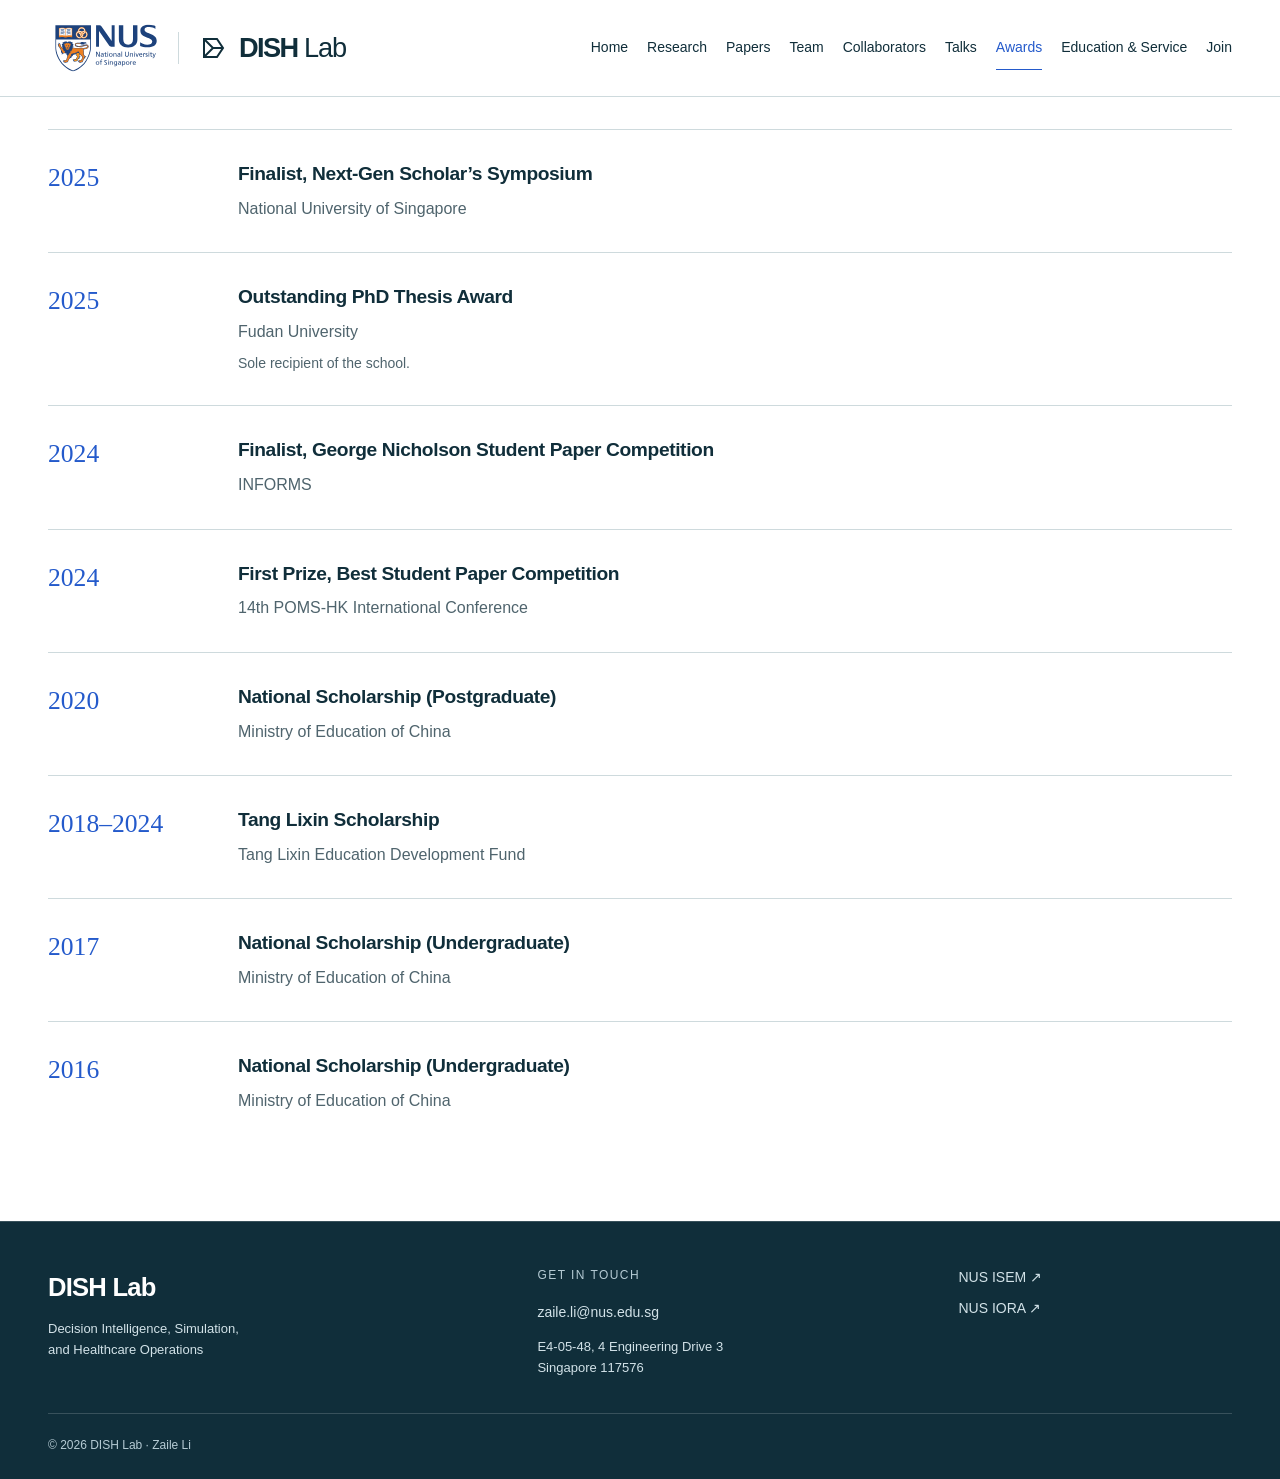
==== awards/index.html @ 239431d4 "Add Awards page" ====
<!doctype html>
<html lang="en"><head><meta charset="utf-8"><meta name="viewport" content="width=device-width, initial-scale=1"><meta name="description" content="Academic honors and research awards received by Zaile Li."><meta name="theme-color" content="#102e3a"><title>Honors &amp; Awards — DISH Lab</title><link rel="icon" type="image/svg+xml" href="../favicon.svg"><link rel="stylesheet" href="../styles.css?v=73e593c9b4"><script src="../site.js?v=46723a2bd6" defer></script></head>
<body><a class="skip-link" href="#main">Skip to content</a><header class="site-header"><div class="shell header-inner">
    <div class="brand-lockup"><a class="nus-brand" href="https://www.nus.edu.sg/" aria-label="National University of Singapore"><img src="../assets/nus-logo.svg" width="1200" height="800" alt="NUS — National University of Singapore"></a>
    <a class="wordmark" href="../" aria-label="DISH Lab home"><svg viewBox="0 0 32 32" width="32" height="32" aria-hidden="true"><path d="M7 7H20L26 16 20 25H7Z M7 7 16 16 7 25M16 16H26" fill="none" stroke="currentColor" stroke-width="2"/></svg><span>DISH<span class="wordmark-lab"> Lab</span></span></a></div>
    <button class="menu-toggle" aria-expanded="false" aria-controls="primary-nav" hidden>Menu <span aria-hidden="true">☰</span></button>
    <nav class="main-nav" id="primary-nav" aria-label="Main navigation"><a href="../">Home</a><a href="../research/">Research</a><a href="../papers/">Papers</a><a href="../team/">Team</a><a href="../collaborators/">Collaborators</a><a href="../talks/">Talks</a><a href="../awards/" aria-current="page">Awards</a><a href="../teaching/">Education &amp; Service</a><a href="../join/">Join</a></nav>
    </div></header><main id="main"><h1 class="visually-hidden">Honors &amp; Awards</h1><section class="shell academic-content academic-start"><div class="award-list"><article class="award-row" id="next-gen-finalist"><span class="award-year">2025</span><div><h2>Finalist, Next-Gen Scholar’s Symposium</h2><p>National University of Singapore</p></div></article><article class="award-row" id="phd-thesis"><span class="award-year">2025</span><div><h2>Outstanding PhD Thesis Award</h2><p>Fudan University</p><p class="award-note">Sole recipient of the school.</p></div></article><article class="award-row" id="nicholson-finalist"><span class="award-year">2024</span><div><h2>Finalist, George Nicholson Student Paper Competition</h2><p>INFORMS</p></div></article><article class="award-row" id="poms-hk-first-prize"><span class="award-year">2024</span><div><h2>First Prize, Best Student Paper Competition</h2><p>14th POMS-HK International Conference</p></div></article><article class="award-row" id="national-postgraduate"><span class="award-year">2020</span><div><h2>National Scholarship (Postgraduate)</h2><p>Ministry of Education of China</p></div></article><article class="award-row" id="tang-lixin"><span class="award-year">2018–2024</span><div><h2>Tang Lixin Scholarship</h2><p>Tang Lixin Education Development Fund</p></div></article><article class="award-row" id="national-undergraduate-2017"><span class="award-year">2017</span><div><h2>National Scholarship (Undergraduate)</h2><p>Ministry of Education of China</p></div></article><article class="award-row" id="national-undergraduate-2016"><span class="award-year">2016</span><div><h2>National Scholarship (Undergraduate)</h2><p>Ministry of Education of China</p></div></article></div></section></main><footer class="site-footer"><div class="shell footer-grid"><div><a class="footer-brand" href="../">DISH Lab</a><p>Decision Intelligence, Simulation,<br>and Healthcare Operations</p></div><div><p class="footer-label">Get in touch</p><a href="mailto:zaile.li@nus.edu.sg">zaile.li@nus.edu.sg</a><p>E4-05-48, 4 Engineering Drive 3<br>Singapore 117576</p></div><div class="footer-links"><a href="https://cde.nus.edu.sg/isem/">NUS ISEM <span aria-hidden="true">↗</span></a><a href="https://iora.nus.edu.sg/">NUS IORA <span aria-hidden="true">↗</span></a></div></div><div class="shell footer-bottom"><span>© 2026 DISH Lab · Zaile Li</span></div></footer></body></html>
---- styles.css ----
@charset "UTF-8";
:root{--ink:#102e3a;--muted:#4f646d;--paper:#fff;--wash:#f1f5f6;--line:#cedadd;--blue:#245acb;--accent:#daef9e;--serif:Georgia,"Times New Roman",serif;--sans:Inter,"Helvetica Neue",Arial,sans-serif}
*{box-sizing:border-box}html{scroll-behavior:smooth;scroll-padding-top:2rem}body{margin:0;color:var(--ink);background:var(--paper);font-family:var(--sans);font-size:1rem;line-height:1.65;-webkit-font-smoothing:antialiased}a{color:inherit;text-decoration:none}a:hover{color:var(--blue)}a:focus-visible,button:focus-visible{outline:3px solid var(--blue);outline-offset:5px;border-radius:2px}p,h1,h2,h3,h4,figure{margin:0}img{max-width:100%;display:block}button{font:inherit}svg{max-width:100%}.shell{width:min(1240px,calc(100% - 96px));margin-inline:auto}.skip-link{position:absolute;top:-100px;left:24px;padding:12px 20px;background:var(--ink);color:white;z-index:20}.skip-link:focus{top:12px}.site-header{border-bottom:1px solid var(--line);position:relative;z-index:10}.header-inner{min-height:96px;display:flex;align-items:center;justify-content:space-between;gap:28px}.wordmark{display:flex;align-items:center;gap:10px;font-size:1.7rem;font-weight:750;letter-spacing:-.06em;line-height:1.2;flex-shrink:0}.wordmark-lab{font-weight:400;letter-spacing:-.04em}.main-nav{display:flex;align-items:center;gap:19px;font-size:.875rem}.main-nav>a{white-space:nowrap;padding-block:10px;border-bottom:1px solid transparent}.main-nav>a[aria-current="page"],.main-nav>a:hover{border-color:var(--blue);color:var(--blue)}.menu-toggle{border:1px solid var(--line);background:white;border-radius:2px;padding:8px 14px;cursor:pointer;align-items:center;gap:16px}.menu-toggle:not([hidden]){display:none}
.eyebrow{font-size:.75rem;text-transform:uppercase;letter-spacing:.15em;font-weight:650;line-height:1.6}.short-rule{width:25px;height:2px;background:var(--blue)}h1{font-family:var(--serif);font-size:clamp(2.6rem,4.2vw,3.85rem);font-weight:400;line-height:1.13;letter-spacing:-.052em}h1 em,h2 em{font-weight:400;color:var(--blue)}h2{font-family:var(--serif);font-size:clamp(2rem,3.15vw,2.8rem);font-weight:400;line-height:1.18;letter-spacing:-.04em}h3{font-size:1.1875rem;line-height:1.4;font-weight:600;letter-spacing:-.02em}h4{font-size:1rem;font-weight:600}
.section-space{padding-block:76px}.research{background:var(--wash);border-block:1px solid var(--line)}.section-heading{display:grid;grid-template-columns:1fr 1fr;gap:20px 72px;align-items:end}.section-heading>.eyebrow{grid-column:1/-1}.section-heading>p:last-child{max-width:490px;justify-self:end;color:var(--muted);font-size:1.0625rem;line-height:1.65;padding-bottom:3px}.section-heading>.text-link{justify-self:end;align-self:end;margin:0}.research-grid{display:grid;grid-template-columns:repeat(3,minmax(0,1fr));gap:34px;margin-top:48px}.research-area{border-top:1px solid #9cb0b8;padding-top:20px}.area-index{display:flex;justify-content:space-between;align-items:center;margin-bottom:24px}.area-index span:first-child{font-size:1.1875rem;font-family:var(--serif);font-style:italic;color:var(--blue)}.area-index span:last-child{font-size:.75rem;color:var(--muted)}.research-area h3{margin-bottom:13px;min-height:1.4em}.research-area>p{color:var(--muted);font-size:1rem;line-height:1.75}.research-area .area-topics{margin-top:24px;font-size:.875rem;color:var(--ink)}.section-end{margin-top:32px}.text-link{display:inline-flex;align-items:center;gap:22px;margin-top:26px;font-weight:550;border-bottom:1px solid var(--ink);padding-bottom:6px;font-size:.9375rem}.text-link span{font-size:1.25rem;line-height:1}.text-link:hover{border-color:var(--blue)}.inline-link{display:inline-flex;gap:9px;font-size:.875rem;color:var(--blue);border-bottom:1px solid transparent}.inline-link:hover{border-color:var(--blue)}.work-grid{display:grid;grid-template-columns:repeat(3,minmax(0,1fr));gap:28px;margin-top:44px}.work-card{border:1px solid var(--line);display:flex;flex-direction:column}.work-visual{height:220px;padding:18px 18px 2px;background:#eef3f8;color:#265073}.visual-1{background:#edf3ed;color:#355344}.visual-2{background:#f0f1f6;color:#545976}.visual-caption{font-size:.625rem;letter-spacing:.13em;font-weight:600;display:block}.work-visual svg{width:100%;height:170px;font-family:var(--sans)}.work-body{padding:25px;display:flex;flex-direction:column;align-items:flex-start;flex:1}.card-meta{font-size:.75rem;line-height:1.6;color:var(--muted);margin-bottom:12px}.work-card h3{font-family:var(--serif);font-size:1.55rem;line-height:1.2;letter-spacing:-.025em;margin-bottom:14px}.work-body>p:not(.card-meta){font-size:.9375rem;line-height:1.75;color:var(--muted);margin-bottom:20px}.work-body .text-link{margin-top:auto}.news-home{border-top:1px solid var(--line)}.news-list{margin-top:38px}.news-row{display:grid;grid-template-columns:135px 1fr 25px;gap:28px;padding:26px 0;border-top:1px solid var(--line);align-items:start}.news-date{font-size:.875rem;line-height:1.6;color:var(--ink)}.news-date span{display:block;font-size:.75rem;color:var(--muted);margin-top:6px}.news-row h3{margin-bottom:6px;font-size:1.125rem}.news-row p{font-size:.9375rem;color:var(--muted);max-width:780px}.row-arrow{font-size:1.4rem}.join-band{background:var(--ink);color:white}.join-grid,.two-column{display:grid;grid-template-columns:1fr 1fr;gap:96px}.join-band h2{margin-top:20px}.join-band h2 em{color:var(--accent)}.join-band .join-grid>div:last-child>p:first-child{font-size:1.125rem;line-height:1.7;color:#d6e3e8}.button-row{display:flex;flex-wrap:wrap;gap:22px;align-items:center;margin-top:26px}.button{display:inline-flex;align-items:center;justify-content:center;gap:24px;padding:12px 20px;background:var(--ink);border:1px solid var(--ink);color:white;font-size:.9375rem;font-weight:550;border-radius:2px}.button:hover{background:var(--blue);border-color:var(--blue);color:white}.button-light{background:var(--accent);border-color:var(--accent);color:var(--ink)}.button-light:hover{background:white;border-color:white;color:var(--ink)}.light-link{display:inline-flex;gap:12px;border-bottom:1px solid #77929e;padding-block:5px;font-size:.9375rem}.light-link:hover{color:var(--accent)}.small-note{font-size:.8125rem!important;line-height:1.7!important;color:var(--muted);margin-top:20px}.join-band .small-note{color:#c0d1d8}.join-band a:focus-visible{outline-color:var(--accent)}
.site-footer{background:var(--ink);color:#d2e2e8;border-top:1px solid #38515b;padding:44px 0 24px}.footer-grid{display:grid;grid-template-columns:1.3fr 1.1fr .8fr;gap:45px}.footer-brand{font-size:1.6rem;font-weight:650;letter-spacing:-.03em;color:white}.site-footer p{font-size:.8125rem;margin-top:10px}.site-footer .footer-label{font-size:.75rem;text-transform:uppercase;letter-spacing:.12em;margin:0 0 14px;color:#b5cbd4}.site-footer a{font-size:.875rem}.site-footer .footer-brand{font-size:1.6rem}.site-footer a:hover{color:var(--accent)}.footer-links{display:flex;flex-direction:column;gap:8px}.footer-bottom{border-top:1px solid #38515b;padding-top:22px;margin-top:34px;display:flex;justify-content:space-between;gap:20px;font-size:.75rem;color:#b5cbd4}.site-footer a:focus-visible{outline-color:var(--accent)}
.page-intro{padding-top:68px;padding-bottom:55px}.page-intro .eyebrow{margin-bottom:22px;color:var(--blue)}.page-description{font-size:1.125rem;color:var(--muted);max-width:730px;margin-top:26px;line-height:1.75}.page-jump{display:flex;flex-wrap:wrap;gap:16px 28px;padding-bottom:28px;font-size:.875rem}.page-jump a{border-bottom:1px solid var(--line)}.page-jump a:hover{border-color:var(--blue)}.direction-grid{display:grid;grid-template-columns:repeat(3,minmax(0,1fr));gap:42px;margin-top:42px}.direction-grid h3{margin-bottom:14px}.direction-grid p{color:var(--muted)}.index-label{display:block;font-family:var(--serif);font-size:1.5rem;font-style:italic;color:var(--blue);margin-bottom:15px}.publications-section{background:var(--wash);border-block:1px solid var(--line)}.list-heading{margin-top:48px;margin-bottom:20px;font-size:1.1875rem}.publication{padding:28px 0;border-top:1px solid var(--line);scroll-margin-top:30px;max-width:1000px}.publication h3{font-family:var(--serif);font-size:1.5rem;font-weight:400;line-height:1.35;max-width:950px;margin-top:10px}.pub-meta{display:flex;align-items:center;gap:13px;color:var(--muted);font-size:.8125rem}.status{font-size:.6875rem;letter-spacing:.055em;text-transform:uppercase;border:1px solid #b9cbd0;border-radius:2px;padding:2px 7px;color:var(--ink)}.authors{margin-top:10px;color:var(--muted);font-size:.9375rem}.authors strong{font-weight:600;color:var(--ink)}.venue{margin-top:4px;color:var(--muted);font-size:.875rem}.pub-links{display:flex;gap:22px;margin-top:10px}.two-column>.prose{padding-top:3px}.two-column h2{margin-top:20px}.two-column>h2{margin-top:0}.prose p{margin-bottom:18px}.prose p:last-child{margin-bottom:0}.prose{color:var(--muted)}.prose a:not(.button):not(.text-link){color:var(--blue);text-decoration:underline;text-underline-offset:3px}.plain-list{padding-left:21px;margin:16px 0 28px}.plain-list li{padding-left:4px;margin-bottom:10px}
.profile-section{display:grid;grid-template-columns:280px 1fr;gap:88px;padding-top:32px;padding-bottom:76px}.profile-photo img{width:280px;height:323px;object-fit:cover;border-radius:2px}.profile-photo .eyebrow{margin-top:22px;color:var(--blue)}.profile-photo h2{font-size:2rem;margin:6px 0 12px}.profile-photo>a{font-size:.9375rem;color:var(--blue)}.profile-copy{padding-top:0;max-width:730px}.profile-copy h2{margin-top:12px}.profile-copy p:not(.eyebrow){margin-top:20px;color:var(--muted)}.profile-copy .profile-role{color:var(--ink)!important;font-weight:550}.profile-copy p a{color:var(--blue);text-decoration:underline;text-underline-offset:3px}.profile-topics{display:flex;flex-wrap:wrap;gap:9px;margin-top:27px}.profile-topics span{background:var(--wash);border:1px solid var(--line);font-size:.75rem;padding:4px 9px}.profile-links{display:flex;flex-wrap:wrap;gap:8px 23px}.profile-links .text-link{margin-top:23px}.collaborator-grid{display:grid;grid-template-columns:repeat(2,minmax(0,1fr));gap:35px}.collaborator-card{border:1px solid var(--line);display:grid;grid-template-columns:170px minmax(0,1fr);align-items:start}.collaborator-card>img,.portrait-monogram{width:170px;height:205px;object-fit:cover;object-position:50% 24%}.portrait-monogram{display:grid;place-items:center;background:var(--wash);font-family:var(--serif);font-size:3.5rem;font-style:italic;color:var(--blue)}.collaborator-body{padding:24px}.collaborator-body .eyebrow{font-size:.625rem;letter-spacing:.08em;color:var(--blue);margin-bottom:9px}.collaborator-body h2{font-size:1.5rem;letter-spacing:-.025em}.collaborator-body p:not(.eyebrow){font-size:.875rem;color:var(--muted);margin-top:14px}.collaborator-body .collaborator-title{font-size:.75rem!important;margin-top:9px!important}.collaborator-body .profile-links{margin-top:18px}.news-archive{padding-bottom:70px}.news-archive .news-list{margin-top:0}.opportunity-grid{display:grid;grid-template-columns:1fr 1fr;gap:38px;padding-bottom:72px}.opportunity-grid article{border:1px solid var(--line);padding:36px}.opportunity-grid .eyebrow{color:var(--blue);margin-bottom:23px}.opportunity-grid h2{font-size:2.3rem}.opportunity-grid p:last-child{color:var(--muted);margin-top:23px}.academic-content{padding-bottom:76px}.archive-heading{font-size:2rem;margin-bottom:28px;margin-top:22px}.upcoming-talk{padding:30px;background:var(--wash);border-left:3px solid var(--blue);margin-bottom:52px}.upcoming-talk h3{margin:12px 0;font-family:var(--serif);font-size:1.7rem;font-weight:400}.upcoming-talk p:last-child{color:var(--muted)}.talk-group{display:grid;grid-template-columns:1fr 1.2fr;gap:58px;border-top:1px solid var(--line);padding:30px 0}.talk-group h3{font-family:var(--serif);font-size:1.5rem;font-weight:400;line-height:1.35}.talk-group ul{margin:0;padding:0;list-style:none}.talk-group li{display:flex;gap:18px;margin-bottom:18px;color:var(--muted);font-size:.9375rem}.talk-group li:last-child{margin-bottom:0}.talk-year{font-size:.8125rem;min-width:36px;color:var(--blue);padding-top:2px}.talk-location{display:block;font-size:.8125rem;margin-top:2px}.award-row{display:grid;grid-template-columns:140px 1fr;gap:50px;border-top:1px solid var(--line);padding:30px 0}.award-year{font-family:var(--serif);font-size:1.6rem;color:var(--blue);line-height:1.4}.award-row h2{font-family:var(--sans);font-size:1.2rem;letter-spacing:-.02em;line-height:1.5;font-weight:550}.award-row p{color:var(--muted);margin-top:7px}.award-row .award-note{font-size:.875rem}.institution-heading{display:flex;justify-content:space-between;gap:20px;margin:35px 0 15px;padding-bottom:17px;border-bottom:1px solid var(--line);font-size:1.15rem}.institution-heading span{font-size:.875rem;font-weight:400;color:var(--muted)}.course-row{display:flex;align-items:start;justify-content:space-between;gap:35px;padding:18px 0;border-bottom:1px solid #e5ecee}.course-row p{font-size:.8125rem;color:var(--muted);margin-top:3px}.course-row>span{font-size:.875rem;color:var(--muted);text-align:right}.service-grid{display:grid;grid-template-columns:1fr 1fr;gap:38px 80px;margin-top:38px}.service-list{padding-left:20px;color:var(--muted);margin-top:15px}.service-list li{margin-bottom:12px;padding-left:3px;font-size:.9375rem}.service-list span{display:block;font-size:.8125rem}
@media(min-width:1440px){h1{font-size:4rem}}
@media(max-width:1120px){.main-nav{gap:16px;font-size:.8125rem}.shell{width:calc(100% - 64px)}.work-body{padding:22px}.collaborator-card{grid-template-columns:130px 1fr}.collaborator-card>img,.portrait-monogram{width:130px;height:170px}.collaborator-body{padding:20px}}
@media(max-width:1000px){.header-inner{flex-wrap:wrap;padding-block:22px;min-height:82px;gap:18px}.menu-toggle:not([hidden]){display:inline-flex}.main-nav{flex-basis:100%;flex-wrap:wrap;gap:12px 25px;font-size:.9375rem;padding-top:10px}.js .main-nav{display:none}.js .menu-open .main-nav{display:flex}.section-heading{gap:20px 42px}.research-grid{gap:26px}.research-area h3{font-size:1.1rem}.work-grid{gap:20px}.work-visual{padding-inline:12px;height:195px}.work-visual svg{height:148px}.work-body{padding:20px}.work-card h3{font-size:1.4rem}.join-grid,.two-column{gap:50px}.collaborator-grid{gap:24px}.collaborator-card{display:block}.collaborator-card>img,.portrait-monogram{width:100%;height:230px;object-fit:cover;object-position:50% 25%}.collaborator-body{padding:26px}.profile-section{gap:50px;grid-template-columns:240px 1fr}.profile-photo img{width:240px;height:277px}.direction-grid{gap:30px}}
@media(max-width:760px){h1{font-size:clamp(2.6rem,7.2vw,3.6rem)}.section-space{padding-block:54px}.section-heading{grid-template-columns:1fr;gap:18px}.section-heading>p:last-child{justify-self:start;max-width:570px;font-size:1rem}.section-heading>.text-link{justify-self:start;margin-top:4px}.research-grid{grid-template-columns:1fr;gap:28px;margin-top:35px}.research-area{display:grid;grid-template-columns:1fr 1.6fr;gap:0 25px}.area-index{grid-column:1/-1;margin-bottom:15px}.research-area h3{font-size:1.1875rem}.research-area .area-topics{grid-column:2;margin-top:13px}.section-end{margin-top:8px}.work-grid{grid-template-columns:1fr;gap:25px}.work-card{display:grid;grid-template-columns:1fr 1.3fr}.work-visual{height:100%;min-height:235px;display:flex;flex-direction:column;justify-content:center;padding:20px}.work-visual svg{height:150px}.visual-caption{margin-bottom:8px}.work-body{padding:25px}.news-row{grid-template-columns:95px 1fr 20px;gap:18px}.join-grid,.two-column{grid-template-columns:1fr;gap:30px}.join-band .join-grid>div:last-child>p:first-child{font-size:1rem}.footer-grid{grid-template-columns:1fr 1fr;gap:30px}.footer-links{grid-column:1/-1;flex-direction:row;flex-wrap:wrap;gap:15px 25px}.footer-bottom{font-size:.6875rem}.direction-grid{grid-template-columns:1fr;gap:28px;margin-top:30px}.direction-grid article{border-top:1px solid var(--line);padding-top:20px}.page-intro{padding-top:44px;padding-bottom:38px}.page-description{font-size:1rem}.page-jump{font-size:.8125rem}.profile-section{grid-template-columns:1fr;gap:38px;padding-top:24px}.profile-photo{max-width:300px}.profile-photo img{width:220px;height:254px}.profile-copy{max-width:650px}.profile-copy>h2{display:none}.profile-copy .profile-role{margin-top:12px!important}.collaborator-grid{gap:25px}.collaborator-card>img,.portrait-monogram{height:200px}.collaborator-body{padding:20px}.collaborator-body h2{font-size:1.4rem}.opportunity-grid{grid-template-columns:1fr;gap:25px}.opportunity-grid article{padding:28px}.opportunity-grid h2 br{display:none}.opportunity-grid h2{font-size:2rem}.talk-group{grid-template-columns:1fr;gap:22px;padding-block:25px}.award-row{grid-template-columns:100px 1fr;gap:20px}.award-year{font-size:1.3rem}.service-grid{gap:25px;grid-template-columns:1fr}.institution-heading{flex-direction:column;gap:5px}.course-row{gap:20px}.course-row>span{max-width:180px}.academic-content{padding-bottom:55px}.upcoming-talk{padding:25px}.publication h3{font-size:1.4rem}}
@media(max-width:480px){.shell{width:calc(100% - 40px)}.wordmark{font-size:1.5rem}.wordmark svg{width:27px;height:27px}.header-inner{padding-block:18px;min-height:76px}.main-nav{display:grid;grid-template-columns:1fr 1fr;gap:8px 20px}.js .menu-open .main-nav{display:grid}.main-nav>a{padding-block:9px}h1{font-size:2.4rem}.section-space{padding-block:45px}.research-area{display:block}.research-area>p{font-size:1rem}.research-area .area-topics{margin-top:15px}.work-grid{margin-top:30px}.work-card{display:flex}.work-visual{min-height:0;height:210px;display:block;padding:18px 22px 8px}.work-visual svg{height:164px}.work-card h3{font-size:1.55rem}.work-body{padding:25px}.news-row{grid-template-columns:1fr 20px;gap:10px 14px;padding-block:22px}.news-date{grid-column:1/-1;display:flex;gap:14px;align-items:center}.news-date span{margin:0}.news-row h3{font-size:1.0625rem}.news-row p{font-size:.875rem}.button-row{gap:18px}.footer-grid{grid-template-columns:1fr;gap:26px}.footer-bottom{flex-direction:column;gap:7px}.footer-links{grid-column:auto}.page-intro .eyebrow{font-size:.6875rem}.collaborator-grid{grid-template-columns:1fr}.collaborator-card{display:grid;grid-template-columns:110px 1fr}.collaborator-card>img,.portrait-monogram{width:110px;height:145px}.collaborator-body{padding:19px 16px}.collaborator-body h2{font-size:1.35rem}.collaborator-body .eyebrow{font-size:.625rem}.collaborator-body p:not(.eyebrow){font-size:.8125rem}.collaborator-body .profile-links{gap:12px}.award-row{grid-template-columns:1fr;gap:10px}.award-year{font-size:1.2rem}.award-row h2{font-size:1.1rem}.course-row{display:block}.course-row>span{display:block;text-align:left;max-width:none;margin-top:6px}.opportunity-grid article{padding:24px}.talk-group h3{font-size:1.35rem}.talk-group li{font-size:.875rem}.talk-year{font-size:.75rem}.small-note{font-size:.75rem!important}}
@media(prefers-reduced-motion:reduce){html{scroll-behavior:auto}}

/* University/lab branding: the supplied logo is unchanged; the frame hides only outer margins. */
.brand-lockup{display:flex;align-items:center;gap:14px;flex-shrink:0}
.nus-brand{display:block;position:relative;overflow:hidden;width:116px;height:64px;flex-shrink:0}
.nus-brand img{position:absolute;width:132px;height:69.54px;max-width:none;left:-8px;top:-3px}
.brand-lockup .wordmark{border-left:1px solid var(--line);padding-left:18px}
.header-inner{gap:24px}
/* Opening row: broad lab context and a compact PI identity. */
.hero{padding:64px 0 72px}
.hero-grid{display:grid;grid-template-columns:minmax(0,1.4fr) minmax(0,1fr);gap:64px;align-items:center}
.hero-copy{min-width:0}
.hero .hero-copy>.eyebrow{display:flex;gap:12px;align-items:center;margin-bottom:24px}
.hero h1{font-size:clamp(2.8rem,4.25vw,3.75rem);line-height:1.12;letter-spacing:-.05em}
.hero h1 .initial-highlight{color:var(--blue);font-style:normal}
.hero-description{max-width:640px;margin-top:28px;font-size:1.0625rem;line-height:1.8;color:var(--muted)}
.hero-description strong{font-weight:550;color:var(--ink)}
.pi-intro{display:grid;grid-template-columns:190px minmax(0,1fr);gap:24px;align-items:center;width:100%;justify-self:end;max-width:466px}
.pi-portrait{width:190px;height:250px;object-fit:cover;object-position:50% 32%;border-radius:2px}
.pi-identity .eyebrow{font-size:.625rem;letter-spacing:.1em;margin-bottom:10px}
.pi-identity h2{font-size:2.1rem;line-height:1.3;margin-bottom:20px}
.name-zh{font-family:var(--sans);font-size:.55em;font-weight:400;letter-spacing:0;white-space:nowrap;vertical-align:middle}
.pi-identity p{font-size:.8125rem;line-height:1.6;color:var(--muted)}
.pi-appointment+.pi-appointment{margin-top:17px}
.pi-identity .pi-position{font-size:.9375rem;font-weight:600;color:var(--ink);margin-bottom:5px}
.pi-identity .pi-relation{font-size:.75rem;margin-bottom:4px}
.pi-identity .pi-unit{font-size:.875rem;line-height:1.6;color:var(--ink)}
.pi-unit a{text-decoration:underline;text-decoration-color:#a7bac3;text-decoration-thickness:1px;text-underline-offset:3px}
.pi-unit a:hover{color:var(--blue);text-decoration-color:currentColor}
.pi-identity .pi-affiliation{margin-top:18px;font-size:.75rem;color:var(--muted)}
@media(min-width:1440px){.hero{padding-block:80px}.hero-grid{gap:80px}.pi-intro{grid-template-columns:200px minmax(0,1fr)}.pi-portrait{width:200px;height:264px}}
@media(max-width:1120px){.brand-lockup{gap:10px}.brand-lockup .wordmark{padding-left:13px;font-size:1.5rem}.main-nav{gap:14px}.hero-grid{grid-template-columns:minmax(0,1.4fr) minmax(0,1fr);gap:42px}.pi-intro{grid-template-columns:150px minmax(0,1fr);gap:20px}.pi-portrait{width:150px;height:205px}.pi-identity h2{font-size:1.85rem}.pi-identity .pi-unit{font-size:.8125rem}.hero h1{font-size:clamp(2.6rem,4.1vw,3rem)}}
@media(max-width:1000px){.header-inner{padding-block:10px}.hero{padding-block:48px}.hero-grid{grid-template-columns:minmax(0,1.5fr) minmax(0,1fr);gap:42px}.hero h1{font-size:clamp(2.5rem,4.6vw,2.9rem)}.hero-description{font-size:1rem}.pi-intro{display:block;max-width:260px}.pi-portrait{width:170px;height:196px;margin-bottom:20px}.pi-identity h2{margin-bottom:14px}.pi-appointment+.pi-appointment{margin-top:12px}.pi-identity .pi-affiliation{margin-top:13px}}
@media(max-width:760px){.hero-grid{grid-template-columns:1fr;gap:36px}.hero-copy{max-width:650px}.hero h1{font-size:clamp(2.6rem,6.9vw,3.5rem)}.hero-description{margin-top:24px}.pi-intro{display:grid;grid-template-columns:165px minmax(0,1fr);gap:28px;max-width:none;padding-top:30px;border-top:1px solid var(--line);align-items:center}.pi-portrait{width:165px;height:212px;margin-bottom:0}.pi-identity h2{font-size:2rem}.pi-identity .pi-unit{font-size:.875rem}}
@media(max-width:480px){.header-inner{gap:10px;padding-block:9px}.brand-lockup{gap:9px}.nus-brand{width:80px;height:48px}.nus-brand img{width:90px;height:47.4px;left:-5px;top:0}.brand-lockup .wordmark{font-size:1.25rem;padding-left:10px;gap:6px}.wordmark svg{width:23px;height:23px}.menu-toggle{font-size:.8125rem;padding:7px 9px;gap:7px}.hero{padding-block:34px 44px}.hero .hero-copy>.eyebrow{margin-bottom:19px}.hero h1{font-size:clamp(2.05rem,8.8vw,2.65rem)}.hero-description{font-size:.9375rem;line-height:1.75;margin-top:22px}.pi-intro{grid-template-columns:120px minmax(0,1fr);gap:20px;padding-top:26px}.pi-portrait{width:120px;height:166px}.pi-identity .eyebrow{font-size:.5625rem;letter-spacing:.06em}.pi-identity h2{font-size:1.7rem;margin-bottom:13px}.pi-identity .pi-position{font-size:.8125rem}.pi-identity .pi-unit{font-size:.75rem;line-height:1.6}.pi-identity .pi-relation,.pi-identity .pi-affiliation{font-size:.6875rem}}

/* Homepage section names are the headings, with supporting copy beneath. */
.home-section-heading{grid-template-columns:minmax(0,1fr);gap:14px;align-items:start}
.home-section-heading>h2{font-family:var(--sans);font-size:clamp(1.5rem,2.3vw,1.875rem);font-weight:600;line-height:1.3;letter-spacing:-.025em}
.home-section-heading .section-number{font-size:.65em;font-weight:500;letter-spacing:.04em;color:var(--blue);margin-right:8px}
.home-section-heading>p:last-child{justify-self:start;max-width:800px;padding-bottom:0}
.home-news-heading{grid-template-columns:minmax(0,1fr) auto;align-items:center;column-gap:24px}
.home-news-heading>.text-link{align-self:center}
@media(max-width:760px){.home-news-heading{grid-template-columns:1fr}.home-news-heading>.text-link{justify-self:start;margin-top:0}}

.home-section-heading .vision-criteria{display:inline-block;max-width:100%;margin-left:10px;font-size:1rem;font-weight:400;line-height:1.5;letter-spacing:0;color:var(--muted);vertical-align:middle}
@media(max-width:760px){.home-section-heading .vision-criteria{display:block;margin:8px 0 0}}

.hero-profile{width:100%;min-width:0;max-width:466px;justify-self:end}
.hero-profile .pi-intro{max-width:none}
.hero-invitation{margin-top:24px;padding-top:18px;border-top:1px solid var(--line);font-size:.9375rem;line-height:1.75;color:var(--ink)}
.hero-invitation .text-link{margin:0 0 0 4px;padding-bottom:1px;font-size:inherit;font-weight:500;gap:8px;line-height:1.3;white-space:nowrap}

.hero-invitation .hiring-label{display:inline;padding:3px 6px;border-radius:2px;background:var(--accent);color:var(--ink);font-size:inherit;line-height:inherit;font-weight:700;white-space:nowrap}
@media(max-width:760px){.hero-profile{max-width:none;justify-self:stretch}}

@media(min-width:761px) and (max-width:1000px){.hero-grid{align-items:start}}

/* Research tags filter a single collaborator grid. */
.collaborator-body h2{font-family:var(--serif);font-weight:400;line-height:1.2}
.collaborator-filters{display:flex;flex-wrap:wrap;gap:10px;margin-bottom:20px}
.collaborator-filters[hidden],.collaborator-card[hidden]{display:none}
.collaborator-filters button{border:1px solid var(--line);border-radius:20px;background:var(--paper);color:var(--ink);font-size:.8125rem;line-height:1.5;padding:8px 15px;cursor:pointer;text-align:left;max-width:100%}
.collaborator-filters button:hover{border-color:var(--blue);color:var(--blue)}
.collaborator-filters button[aria-pressed="true"]{background:var(--ink);border-color:var(--ink);color:white}
.collaborator-results{font-size:.8125rem;color:var(--muted);margin-bottom:22px}
.collaborator-tags{display:flex;flex-wrap:wrap;gap:6px 12px;list-style:none;padding:0;margin:16px 0 0;color:var(--blue);font-size:.6875rem;line-height:1.5}
.collaborator-tags li{border-bottom:1px solid #d2def2;padding-bottom:2px}
@media(max-width:480px){.collaborator-filters{gap:8px}.collaborator-filters button{padding:7px 12px}.collaborator-tags{gap:6px 10px}}

.page-intro h1.eyebrow{font-family:var(--sans);font-size:.75rem}

/* Team member cards share the site's restrained portrait-card style. */
.team-roster{display:grid;grid-template-columns:repeat(2,minmax(0,1fr));gap:36px;padding-bottom:76px}
.member-group h2{font-family:var(--sans);font-size:1.5rem;font-weight:600;line-height:1.3;letter-spacing:-.025em;margin-bottom:22px}
.member-list{display:grid;gap:20px}
.member-card{display:grid;grid-template-columns:78px minmax(0,1fr);gap:22px;padding:26px;border:1px solid var(--line)}
.member-monogram{display:grid;place-items:center;width:78px;height:98px;background:var(--wash);color:var(--blue);font-family:var(--serif);font-size:2rem}
.member-copy h3{font-family:var(--serif);font-size:1.55rem;font-weight:400;line-height:1.25;letter-spacing:-.025em}
.member-copy p{font-size:.875rem;line-height:1.65;color:var(--muted);margin-top:12px}
.member-copy .member-role{font-size:.8125rem;color:var(--blue);margin-top:8px}
.member-placement strong{font-weight:600;color:var(--ink)}
@media(max-width:1000px){.team-roster{grid-template-columns:1fr;gap:36px}.member-card{max-width:650px}}
@media(max-width:480px){.team-roster{padding-bottom:46px}.member-card{padding:20px;gap:16px;grid-template-columns:56px minmax(0,1fr)}.member-monogram{width:56px;height:76px;font-size:1.5rem}.member-copy h3{font-size:1.4rem}}

.member-copy .name-zh{display:inline-block;font-family:var(--sans);font-size:.72em;letter-spacing:0;white-space:nowrap}

/* Academic archives begin directly with their content. */
.visually-hidden{position:absolute;width:1px;height:1px;padding:0;margin:-1px;overflow:hidden;clip-path:inset(50%);white-space:nowrap;border:0}
.academic-start{padding-top:32px}
.academic-start>.archive-heading:first-child{margin-top:0}
.page-jump.academic-start{padding-bottom:20px}
.academic-service{padding-top:36px}
@media(max-width:760px){.academic-start{padding-top:24px}.page-jump.academic-start{padding-bottom:16px}.academic-service{padding-top:28px}}

/* The Join opening leads with the current recruitment announcement. */
.join-intro{padding-block:32px 40px}
.join-intro h1{font-family:var(--sans);font-size:clamp(1.5rem,2.5vw,2rem);font-weight:600;letter-spacing:-.025em;line-height:1.35}
.join-intro .page-description{margin-top:14px;max-width:none}
@media(max-width:760px){.join-intro{padding-block:24px 32px}}

/* Recruitment details use compact sections rather than opportunity cards. */
.join-background{margin-top:20px;color:var(--muted);font-size:1rem;line-height:1.8}
.join-content{padding-bottom:50px}
.join-row{border-top:1px solid var(--line);padding-block:32px;scroll-margin-top:24px}
.join-row h2{margin-bottom:16px;font-family:var(--sans);font-size:1.375rem;font-weight:600;line-height:1.4;letter-spacing:-.025em}
.join-row .prose{max-width:none}
.join-row .prose strong{font-weight:600;color:var(--ink)}
.join-row .plain-list{margin-top:12px;margin-bottom:24px}
.join-row .plain-list li{margin-bottom:6px}
@media(max-width:760px){.join-row{padding-block:26px}.join-row h2{font-size:1.25rem;margin-bottom:14px}.join-content{padding-bottom:28px}}

/* Publication type and topic filters combine within the existing archive. */
.publication-filters{display:grid;grid-template-columns:minmax(220px,1fr) minmax(0,2fr) auto;gap:18px 24px;align-items:end;margin-top:34px}
.publication-filters[hidden],.publication[hidden],.publication-group[hidden],.publication-reset[hidden],.publication-empty[hidden],.publication-results[hidden]{display:none}
.publication-filters label{display:flex;flex-direction:column;gap:8px;min-width:0;font-size:.8125rem;font-weight:600}
.publication-filters select{width:100%;min-width:0;min-height:46px;padding:10px 30px 10px 12px;border:1px solid #9cb0b8;border-radius:2px;background:var(--paper);color:var(--ink);font:inherit;font-size:.875rem;font-weight:400;text-overflow:ellipsis;cursor:pointer}
.publication-filters select:focus-visible{outline:3px solid var(--blue);outline-offset:3px}
.publication-reset{min-height:46px;padding:10px 0;border:0;background:transparent;color:var(--blue);font-size:.875rem;text-decoration:underline;text-underline-offset:4px;cursor:pointer}
.publication-results{margin-top:18px;font-size:.8125rem;color:var(--muted)}
.publication-directory .list-heading{margin-top:30px}
.publication-empty{margin-top:26px;color:var(--muted)}
.publication .pub-meta{flex-wrap:wrap;gap:8px 13px}
.publication-topics{list-style:none;padding:0;margin:12px 0 0;display:flex;flex-wrap:wrap;gap:6px 16px;color:var(--blue);font-size:.8125rem}
@media(max-width:1000px){.publication-filters{grid-template-columns:minmax(0,1fr) minmax(0,1.5fr)}.publication-reset{justify-self:start;min-height:36px;padding:4px 0}}
@media(max-width:760px){.publication-filters{grid-template-columns:minmax(0,1fr);gap:16px;margin-top:26px}.publication-filters select{font-size:1rem}.publication-results{line-height:1.6}}

.current-research{padding-block:40px 56px}
.current-directions{margin-top:0}
.current-directions h2{font-family:var(--sans);font-size:1.1875rem;font-weight:600;line-height:1.4;letter-spacing:-.02em;margin-bottom:14px}
@media(max-width:760px){.current-research{padding-block:28px 40px}.current-directions article:first-child{border-top:0;padding-top:0}}

.section-label{font-family:var(--sans)}

#future .direction-grid{grid-template-columns:repeat(2,minmax(0,1fr));gap:40px 64px}
@media(max-width:760px){#future .direction-grid{grid-template-columns:1fr;gap:28px}}

.papers-page .publication-filters{margin-top:0}
.papers-page .list-heading{font-family:var(--sans);font-weight:600;line-height:1.4;letter-spacing:-.02em}

/* Keep the opening and featured work close when Research vision is hidden. */
.hero{padding-bottom:24px}
.hero + .featured{padding-top:24px}

.featured .home-section-heading>h2{font-size:1.375rem}
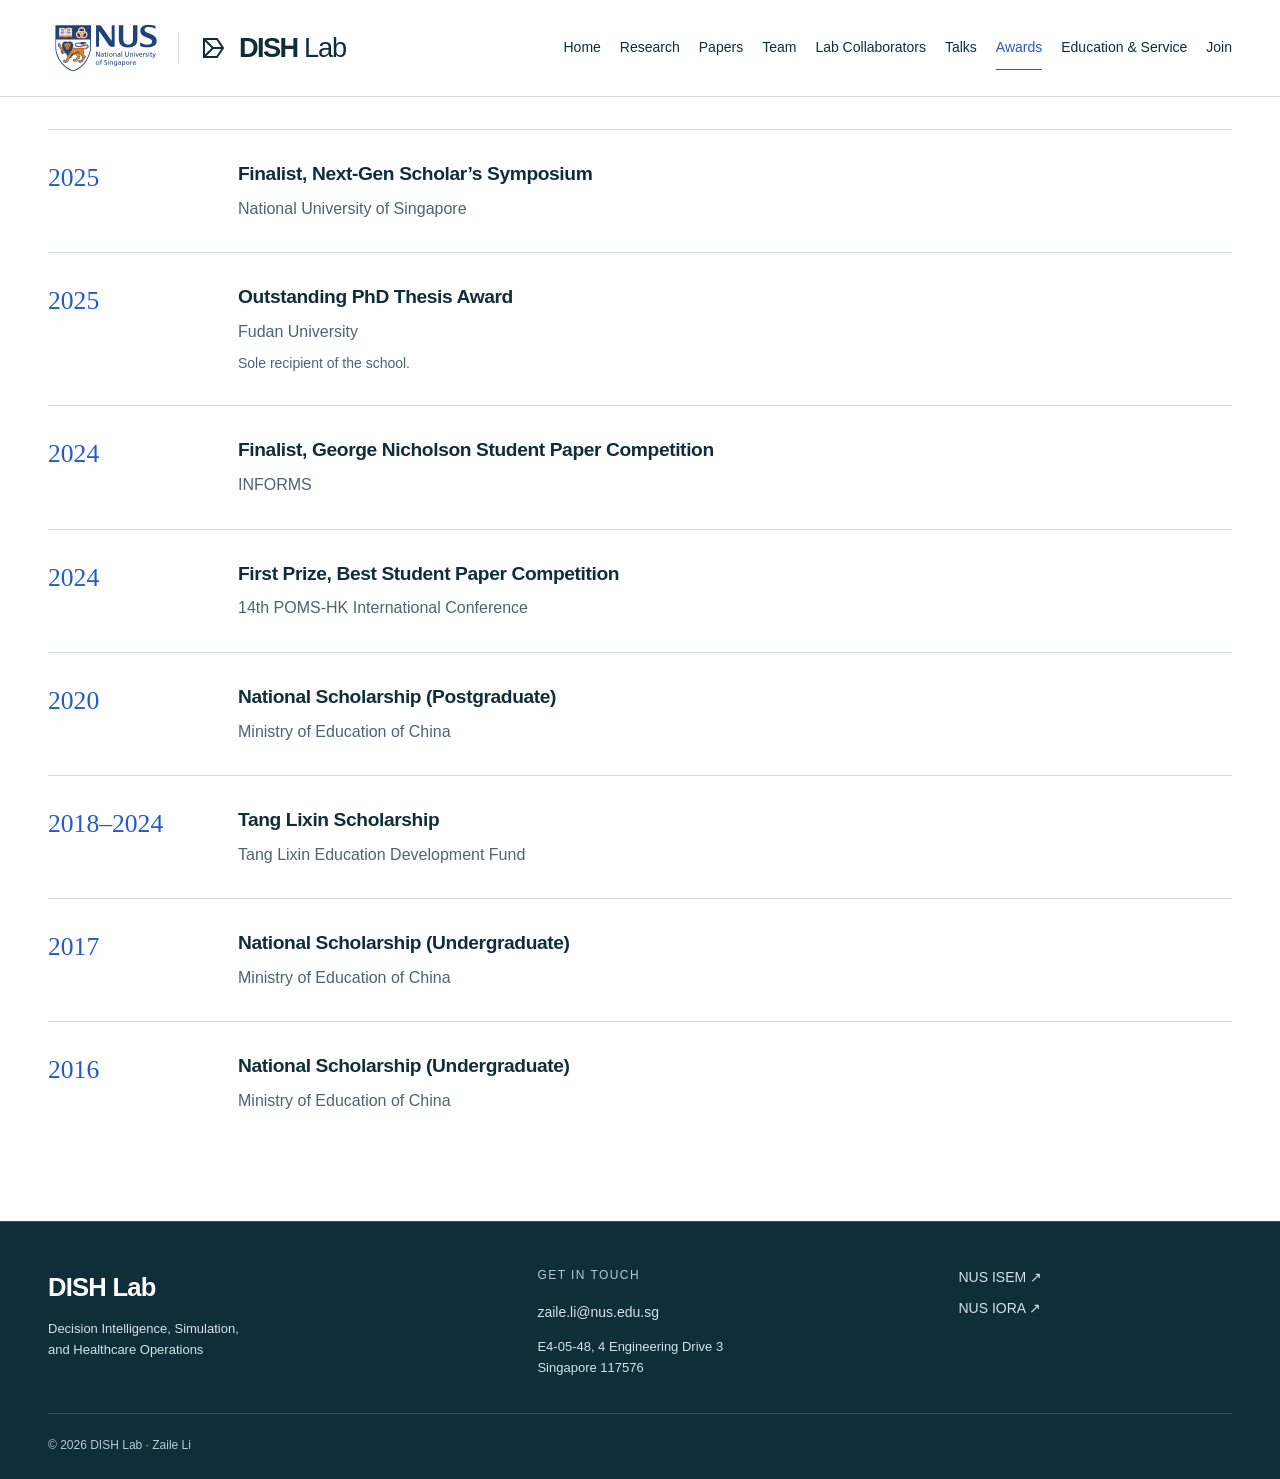
==== commit 748a0b2c: "Label navigation Lab Collaborators on awards" ====
--- a/awards/index.html
+++ b/awards/index.html
@@ -1,8 +1,8 @@
 <!doctype html>
-<html lang="en"><head><meta charset="utf-8"><meta name="viewport" content="width=device-width, initial-scale=1"><meta name="description" content="Academic honors and research awards received by Zaile Li."><meta name="theme-color" content="#102e3a"><title>Honors &amp; Awards — DISH Lab</title><link rel="icon" type="image/svg+xml" href="../favicon.svg"><link rel="stylesheet" href="../styles.css?v=73e593c9b4"><script src="../site.js?v=46723a2bd6" defer></script></head>
+<html lang="en"><head><meta charset="utf-8"><meta name="viewport" content="width=device-width, initial-scale=1"><meta name="description" content="Academic honors and research awards received by Zaile Li."><meta name="theme-color" content="#102e3a"><title>Honors &amp; Awards — NUS DISH Lab</title><link rel="icon" type="image/svg+xml" href="../favicon.svg"><link rel="stylesheet" href="../styles.css?v=73e593c9b4"><script src="../site.js?v=46723a2bd6" defer></script></head>
 <body><a class="skip-link" href="#main">Skip to content</a><header class="site-header"><div class="shell header-inner">
     <div class="brand-lockup"><a class="nus-brand" href="https://www.nus.edu.sg/" aria-label="National University of Singapore"><img src="../assets/nus-logo.svg" width="1200" height="800" alt="NUS — National University of Singapore"></a>
     <a class="wordmark" href="../" aria-label="DISH Lab home"><svg viewBox="0 0 32 32" width="32" height="32" aria-hidden="true"><path d="M7 7H20L26 16 20 25H7Z M7 7 16 16 7 25M16 16H26" fill="none" stroke="currentColor" stroke-width="2"/></svg><span>DISH<span class="wordmark-lab"> Lab</span></span></a></div>
     <button class="menu-toggle" aria-expanded="false" aria-controls="primary-nav" hidden>Menu <span aria-hidden="true">☰</span></button>
-    <nav class="main-nav" id="primary-nav" aria-label="Main navigation"><a href="../">Home</a><a href="../research/">Research</a><a href="../papers/">Papers</a><a href="../team/">Team</a><a href="../collaborators/">Collaborators</a><a href="../talks/">Talks</a><a href="../awards/" aria-current="page">Awards</a><a href="../teaching/">Education &amp; Service</a><a href="../join/">Join</a></nav>
+    <nav class="main-nav" id="primary-nav" aria-label="Main navigation"><a href="../">Home</a><a href="../research/">Research</a><a href="../papers/">Papers</a><a href="../team/">Team</a><a href="../collaborators/">Lab Collaborators</a><a href="../talks/">Talks</a><a href="../awards/" aria-current="page">Awards</a><a href="../teaching/">Education &amp; Service</a><a href="../join/">Join</a></nav>
     </div></header><main id="main"><h1 class="visually-hidden">Honors &amp; Awards</h1><section class="shell academic-content academic-start"><div class="award-list"><article class="award-row" id="next-gen-finalist"><span class="award-year">2025</span><div><h2>Finalist, Next-Gen Scholar’s Symposium</h2><p>National University of Singapore</p></div></article><article class="award-row" id="phd-thesis"><span class="award-year">2025</span><div><h2>Outstanding PhD Thesis Award</h2><p>Fudan University</p><p class="award-note">Sole recipient of the school.</p></div></article><article class="award-row" id="nicholson-finalist"><span class="award-year">2024</span><div><h2>Finalist, George Nicholson Student Paper Competition</h2><p>INFORMS</p></div></article><article class="award-row" id="poms-hk-first-prize"><span class="award-year">2024</span><div><h2>First Prize, Best Student Paper Competition</h2><p>14th POMS-HK International Conference</p></div></article><article class="award-row" id="national-postgraduate"><span class="award-year">2020</span><div><h2>National Scholarship (Postgraduate)</h2><p>Ministry of Education of China</p></div></article><article class="award-row" id="tang-lixin"><span class="award-year">2018–2024</span><div><h2>Tang Lixin Scholarship</h2><p>Tang Lixin Education Development Fund</p></div></article><article class="award-row" id="national-undergraduate-2017"><span class="award-year">2017</span><div><h2>National Scholarship (Undergraduate)</h2><p>Ministry of Education of China</p></div></article><article class="award-row" id="national-undergraduate-2016"><span class="award-year">2016</span><div><h2>National Scholarship (Undergraduate)</h2><p>Ministry of Education of China</p></div></article></div></section></main><footer class="site-footer"><div class="shell footer-grid"><div><a class="footer-brand" href="../">DISH Lab</a><p>Decision Intelligence, Simulation,<br>and Healthcare Operations</p></div><div><p class="footer-label">Get in touch</p><a href="mailto:zaile.li@nus.edu.sg">zaile.li@nus.edu.sg</a><p>E4-05-48, 4 Engineering Drive 3<br>Singapore 117576</p></div><div class="footer-links"><a href="https://cde.nus.edu.sg/isem/">NUS ISEM <span aria-hidden="true">↗</span></a><a href="https://iora.nus.edu.sg/">NUS IORA <span aria-hidden="true">↗</span></a></div></div><div class="shell footer-bottom"><span>© 2026 DISH Lab · Zaile Li</span></div></footer></body></html>
